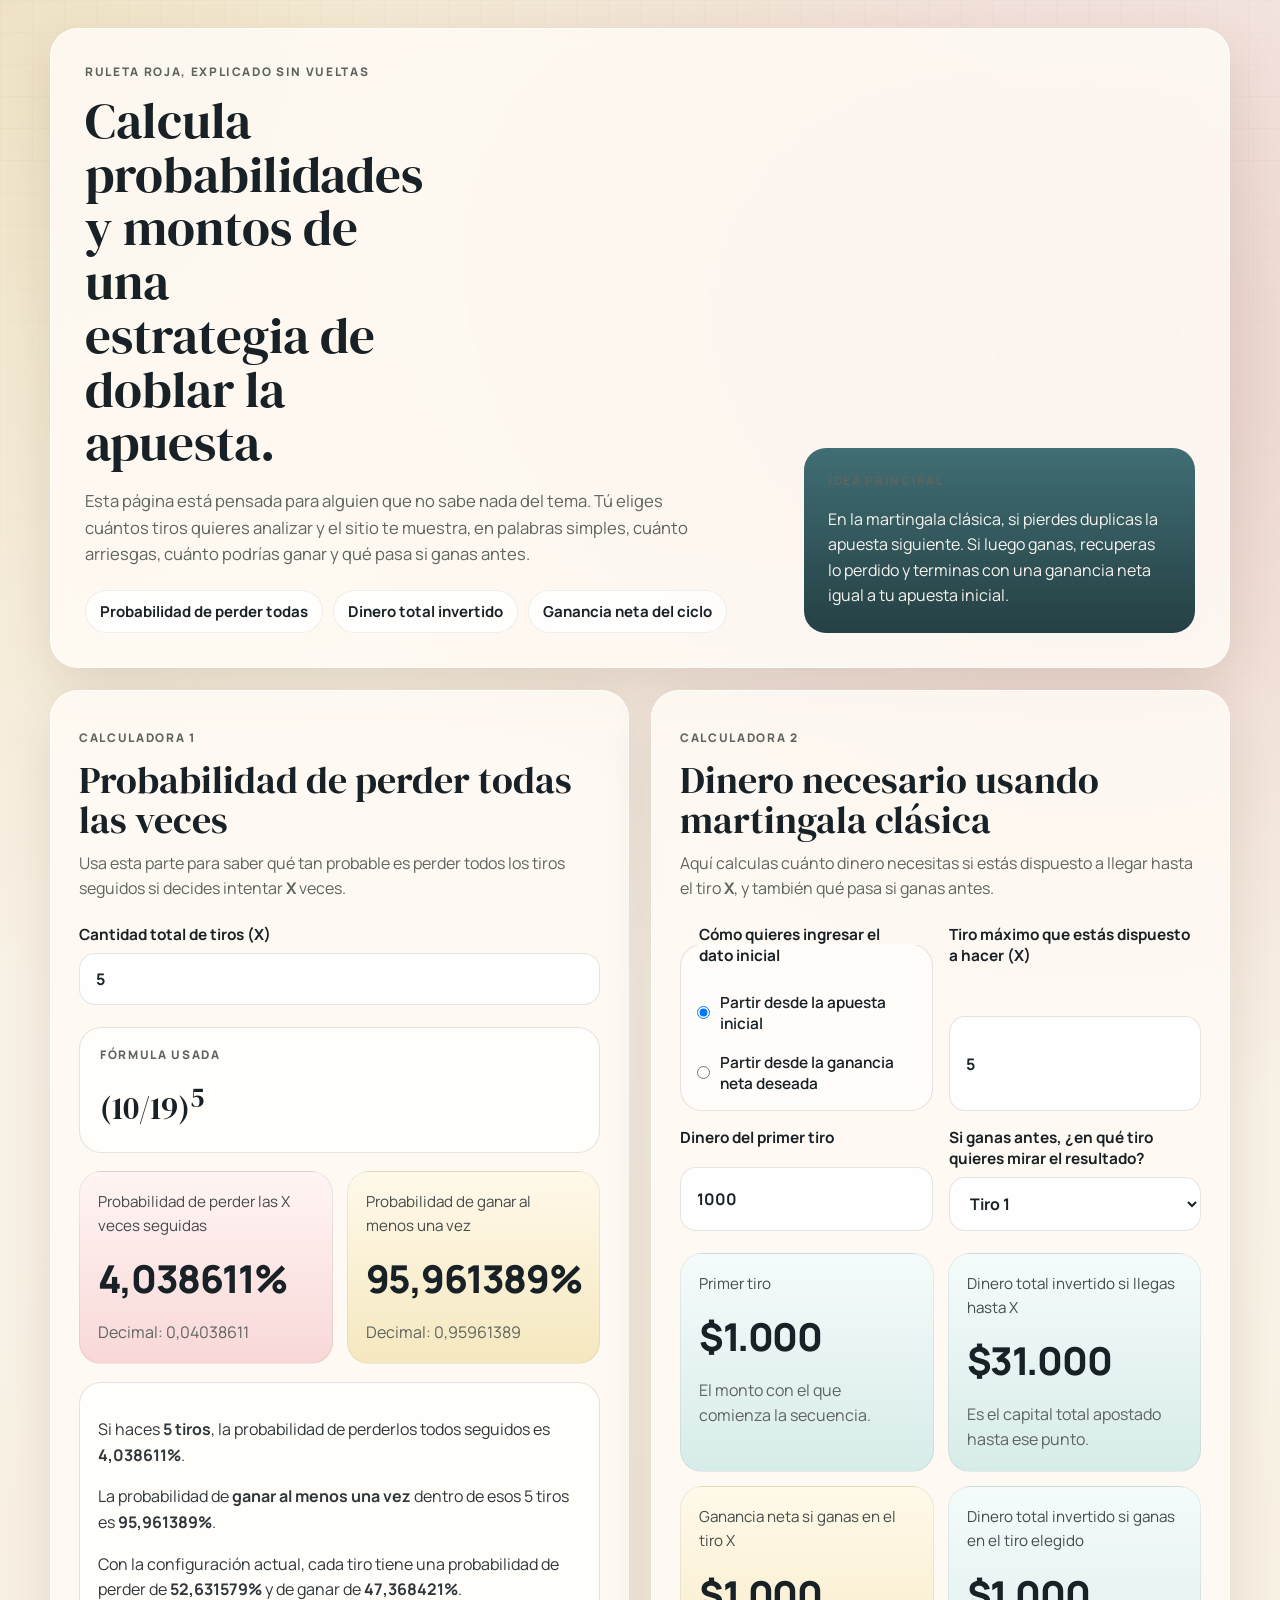
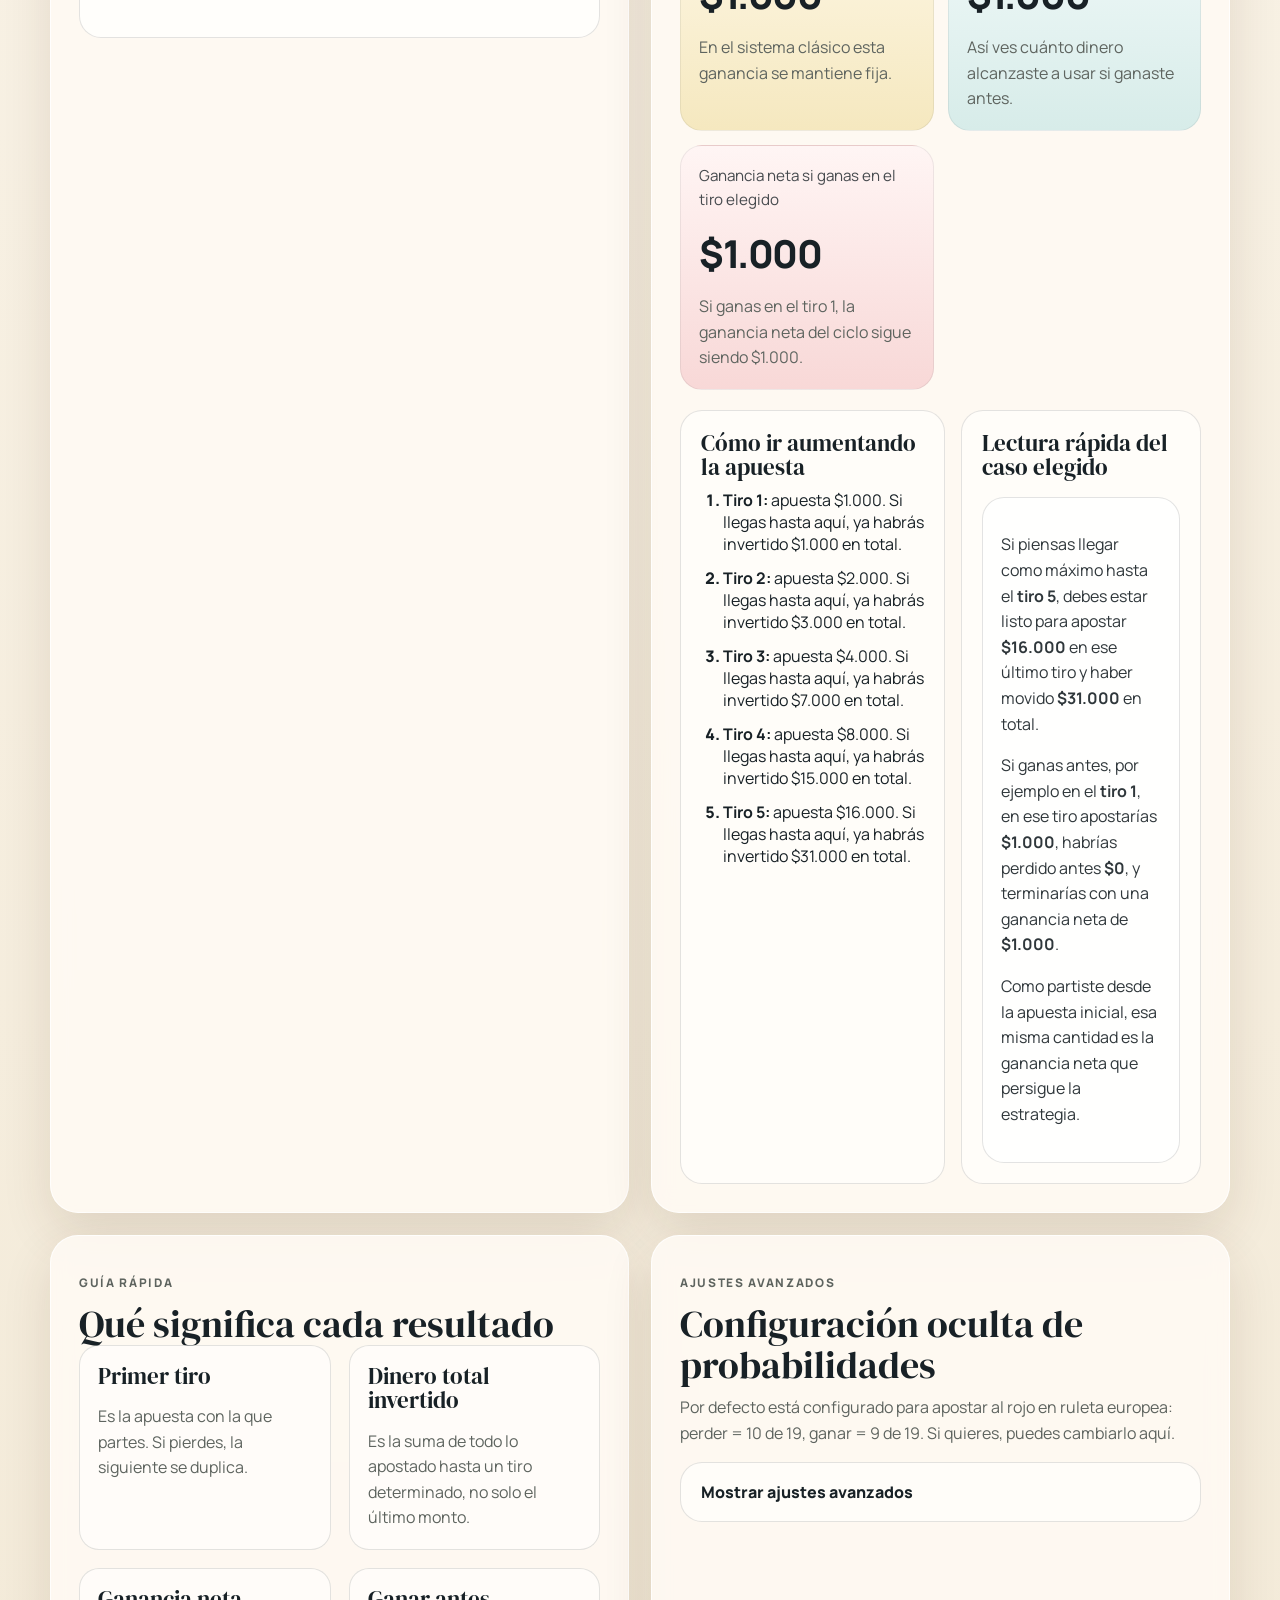
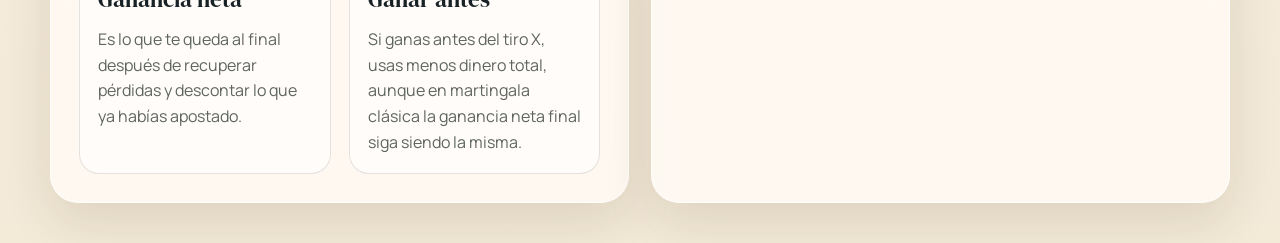
==== apuestas/index.html @ 51f2a79d "Add files via upload" ====
<!DOCTYPE html>
<html lang="es">
  <head>
    <meta charset="UTF-8" />
    <meta name="viewport" content="width=device-width, initial-scale=1.0" />
    <title>Calculadora de Ruleta y Martingala</title>
    <link rel="preconnect" href="https://fonts.googleapis.com" />
    <link rel="preconnect" href="https://fonts.gstatic.com" crossorigin />
    <link
      href="https://fonts.googleapis.com/css2?family=DM+Serif+Display:ital@0;1&family=Manrope:wght@400;500;600;700;800&display=swap"
      rel="stylesheet"
    />
    <link rel="stylesheet" href="styles.css" />
  </head>
  <body>
    <main class="page-shell">
      <section class="hero panel">
        <div class="hero-copy">
          <p class="eyebrow">Ruleta roja, explicado sin vueltas</p>
          <h1>Calcula probabilidades y montos de una estrategia de doblar la apuesta.</h1>
          <p class="lead">
            Esta página está pensada para alguien que no sabe nada del tema. Tú
            eliges cuántos tiros quieres analizar y el sitio te muestra, en palabras
            simples, cuánto arriesgas, cuánto podrías ganar y qué pasa si ganas antes.
          </p>
          <div class="hero-badges">
            <span>Probabilidad de perder todas</span>
            <span>Dinero total invertido</span>
            <span>Ganancia neta del ciclo</span>
          </div>
        </div>
        <aside class="hero-note">
          <p class="hero-note-title">Idea principal</p>
          <p>
            En la martingala clásica, si pierdes duplicas la apuesta siguiente. Si
            luego ganas, recuperas lo perdido y terminas con una ganancia neta igual
            a tu apuesta inicial.
          </p>
        </aside>
      </section>

      <section class="grid">
        <article class="panel calculator-card">
          <div class="section-head">
            <p class="section-kicker">Calculadora 1</p>
            <h2>Probabilidad de perder todas las veces</h2>
            <p>
              Usa esta parte para saber qué tan probable es perder todos los tiros
              seguidos si decides intentar <strong>X</strong> veces.
            </p>
          </div>

          <div class="form-grid">
            <label class="field">
              <span>Cantidad total de tiros (X)</span>
              <input id="shots-input" type="number" min="1" step="1" value="5" />
            </label>
          </div>

          <div class="formula-box">
            <p class="formula-label">Fórmula usada</p>
            <p id="probability-formula" class="formula-text">(10/19)<sup>X</sup></p>
          </div>

          <div class="results-grid">
            <section class="result-tile accent-red">
              <p class="result-label">Probabilidad de perder las X veces seguidas</p>
              <p id="lose-all-percent" class="result-value">0%</p>
              <p id="lose-all-decimal" class="result-note">0</p>
            </section>
            <section class="result-tile accent-gold">
              <p class="result-label">Probabilidad de ganar al menos una vez</p>
              <p id="win-once-percent" class="result-value">0%</p>
              <p id="win-once-decimal" class="result-note">0</p>
            </section>
          </div>

          <div id="probability-explainer" class="plain-explainer"></div>
        </article>

        <article class="panel calculator-card">
          <div class="section-head">
            <p class="section-kicker">Calculadora 2</p>
            <h2>Dinero necesario usando martingala clásica</h2>
            <p>
              Aquí calculas cuánto dinero necesitas si estás dispuesto a llegar hasta
              el tiro <strong>X</strong>, y también qué pasa si ganas antes.
            </p>
          </div>

          <div class="form-grid money-grid">
            <fieldset class="field fieldset">
              <legend>Cómo quieres ingresar el dato inicial</legend>
              <label class="inline-option">
                <input type="radio" name="entry-mode" value="stake" checked />
                <span>Partir desde la apuesta inicial</span>
              </label>
              <label class="inline-option">
                <input type="radio" name="entry-mode" value="target" />
                <span>Partir desde la ganancia neta deseada</span>
              </label>
            </fieldset>

            <label class="field">
              <span>Tiro máximo que estás dispuesto a hacer (X)</span>
              <input id="max-round-input" type="number" min="1" step="1" value="5" />
            </label>

            <label class="field">
              <span id="amount-label">Dinero del primer tiro</span>
              <input id="amount-input" type="number" min="0.01" step="0.01" value="1000" />
            </label>

            <label class="field">
              <span>Si ganas antes, ¿en qué tiro quieres mirar el resultado?</span>
              <select id="early-win-select"></select>
            </label>
          </div>

          <div class="results-grid money-results">
            <section class="result-tile accent-ink">
              <p class="result-label">Primer tiro</p>
              <p id="first-bet" class="result-value">$0</p>
              <p class="result-note">El monto con el que comienza la secuencia.</p>
            </section>
            <section class="result-tile accent-ink">
              <p class="result-label">Dinero total invertido si llegas hasta X</p>
              <p id="total-invested-max" class="result-value">$0</p>
              <p class="result-note">Es el capital total apostado hasta ese punto.</p>
            </section>
            <section class="result-tile accent-gold">
              <p class="result-label">Ganancia neta si ganas en el tiro X</p>
              <p id="net-gain-max" class="result-value">$0</p>
              <p class="result-note">En el sistema clásico esta ganancia se mantiene fija.</p>
            </section>
            <section class="result-tile accent-ink">
              <p class="result-label">Dinero total invertido si ganas en el tiro elegido</p>
              <p id="total-invested-early" class="result-value">$0</p>
              <p class="result-note">Así ves cuánto dinero alcanzaste a usar si ganaste antes.</p>
            </section>
            <section class="result-tile accent-red">
              <p class="result-label">Ganancia neta si ganas en el tiro elegido</p>
              <p id="net-gain-early" class="result-value">$0</p>
              <p id="early-win-caption" class="result-note">Consulta para un tiro anterior.</p>
            </section>
          </div>

          <div class="split-output">
            <section class="subpanel">
              <h3>Cómo ir aumentando la apuesta</h3>
              <ol id="bet-steps" class="steps-list"></ol>
            </section>
            <section class="subpanel">
              <h3>Lectura rápida del caso elegido</h3>
              <div id="money-summary" class="plain-explainer"></div>
              <div id="risk-warning" class="warning-box" hidden></div>
            </section>
          </div>
        </article>
      </section>

      <section class="grid lower-grid">
        <article class="panel help-card">
          <div class="section-head">
            <p class="section-kicker">Guía rápida</p>
            <h2>Qué significa cada resultado</h2>
          </div>
          <div class="glossary">
            <div>
              <h3>Primer tiro</h3>
              <p>Es la apuesta con la que partes. Si pierdes, la siguiente se duplica.</p>
            </div>
            <div>
              <h3>Dinero total invertido</h3>
              <p>Es la suma de todo lo apostado hasta un tiro determinado, no solo el último monto.</p>
            </div>
            <div>
              <h3>Ganancia neta</h3>
              <p>Es lo que te queda al final después de recuperar pérdidas y descontar lo que ya habías apostado.</p>
            </div>
            <div>
              <h3>Ganar antes</h3>
              <p>Si ganas antes del tiro X, usas menos dinero total, aunque en martingala clásica la ganancia neta final siga siendo la misma.</p>
            </div>
          </div>
        </article>

        <article class="panel help-card">
          <div class="section-head">
            <p class="section-kicker">Ajustes avanzados</p>
            <h2>Configuración oculta de probabilidades</h2>
            <p>
              Por defecto está configurado para apostar al rojo en ruleta europea:
              perder = 10 de 19, ganar = 9 de 19. Si quieres, puedes cambiarlo aquí.
            </p>
          </div>

          <details class="advanced-settings">
            <summary>Mostrar ajustes avanzados</summary>
            <div class="advanced-grid">
              <label class="field">
                <span>Resultados que hacen perder</span>
                <input id="lose-outcomes-input" type="number" min="0" step="1" value="10" />
              </label>
              <label class="field">
                <span>Total de resultados posibles</span>
                <input id="total-outcomes-input" type="number" min="1" step="1" value="19" />
              </label>
            </div>
            <p id="advanced-probability-copy" class="advanced-copy"></p>
          </details>
        </article>
      </section>
    </main>

    <script src="script.js"></script>
  </body>
</html>
---- apuestas/styles.css ----
:root {
  --bg: #f6efe2;
  --panel: rgba(255, 251, 245, 0.86);
  --panel-strong: #fffaf2;
  --text: #182126;
  --muted: #5e645f;
  --line: rgba(24, 33, 38, 0.12);
  --shadow: 0 20px 50px rgba(72, 44, 19, 0.12);
  --red: #9f2737;
  --red-soft: #f8d8d7;
  --gold: #b8860b;
  --gold-soft: #f5e8bf;
  --ink: #265b62;
  --ink-soft: #d7ece9;
}

* {
  box-sizing: border-box;
}

html {
  scroll-behavior: smooth;
}

body {
  margin: 0;
  min-height: 100vh;
  font-family: "Manrope", sans-serif;
  color: var(--text);
  background:
    radial-gradient(circle at top left, rgba(184, 134, 11, 0.18), transparent 28%),
    radial-gradient(circle at 85% 10%, rgba(159, 39, 55, 0.18), transparent 24%),
    linear-gradient(180deg, #fbf6ed 0%, #f3ead8 100%);
}

body::before {
  content: "";
  position: fixed;
  inset: 0;
  pointer-events: none;
  background-image:
    linear-gradient(rgba(24, 33, 38, 0.03) 1px, transparent 1px),
    linear-gradient(90deg, rgba(24, 33, 38, 0.03) 1px, transparent 1px);
  background-size: 32px 32px;
  mask-image: linear-gradient(180deg, rgba(0, 0, 0, 0.55), transparent 90%);
}

.page-shell {
  width: min(1180px, calc(100% - 32px));
  margin: 0 auto;
  padding: 28px 0 40px;
}

.panel {
  background: var(--panel);
  backdrop-filter: blur(10px);
  border: 1px solid rgba(255, 255, 255, 0.8);
  border-radius: 28px;
  box-shadow: var(--shadow);
}

.hero {
  display: grid;
  grid-template-columns: 1.6fr 0.9fr;
  gap: 24px;
  padding: 34px;
  margin-bottom: 22px;
}

.eyebrow,
.section-kicker,
.hero-note-title,
.formula-label {
  text-transform: uppercase;
  letter-spacing: 0.14em;
  font-size: 0.74rem;
  font-weight: 800;
  color: var(--muted);
  margin: 0 0 12px;
}

h1,
h2,
h3 {
  margin: 0;
  font-family: "DM Serif Display", serif;
  font-weight: 400;
  line-height: 1.05;
}

h1 {
  font-size: clamp(2.4rem, 4vw, 4.7rem);
  max-width: 12ch;
}

h2 {
  font-size: clamp(2rem, 3vw, 2.75rem);
}

h3 {
  font-size: 1.45rem;
  margin-bottom: 10px;
}

p {
  line-height: 1.6;
}

.lead {
  max-width: 62ch;
  font-size: 1.04rem;
  color: var(--muted);
  margin: 18px 0 0;
}

.hero-badges {
  display: flex;
  flex-wrap: wrap;
  gap: 10px;
  margin-top: 22px;
}

.hero-badges span {
  padding: 10px 14px;
  border-radius: 999px;
  background: rgba(255, 255, 255, 0.78);
  border: 1px solid rgba(24, 33, 38, 0.07);
  font-size: 0.94rem;
  font-weight: 700;
}

.hero-note {
  align-self: end;
  padding: 24px;
  border-radius: 22px;
  background:
    linear-gradient(180deg, rgba(38, 91, 98, 0.88), rgba(18, 48, 53, 0.92));
  color: #f7f4ef;
}

.hero-note p:last-child {
  margin-bottom: 0;
}

.grid {
  display: grid;
  grid-template-columns: repeat(2, minmax(0, 1fr));
  gap: 22px;
}

.calculator-card,
.help-card {
  padding: 28px;
}

.section-head p {
  color: var(--muted);
  margin-top: 10px;
}

.form-grid {
  display: grid;
  gap: 16px;
  margin: 22px 0;
}

.money-grid {
  grid-template-columns: repeat(2, minmax(0, 1fr));
}

.field {
  display: grid;
  gap: 8px;
  color: var(--text);
  font-weight: 700;
}

.field span,
legend {
  font-size: 0.96rem;
}

input,
select {
  width: 100%;
  border: 1px solid var(--line);
  border-radius: 16px;
  background: rgba(255, 255, 255, 0.88);
  padding: 14px 16px;
  font: inherit;
  color: var(--text);
  transition: border-color 0.2s ease, transform 0.2s ease, box-shadow 0.2s ease;
}

input:focus,
select:focus,
summary:focus {
  outline: none;
  border-color: rgba(38, 91, 98, 0.7);
  box-shadow: 0 0 0 4px rgba(38, 91, 98, 0.12);
}

input:hover,
select:hover {
  transform: translateY(-1px);
}

.fieldset {
  border: 1px solid var(--line);
  border-radius: 22px;
  padding: 16px;
  margin: 0;
  background: rgba(255, 255, 255, 0.5);
}

.inline-option {
  display: flex;
  align-items: center;
  gap: 10px;
  margin-top: 10px;
  font-weight: 600;
}

.inline-option input {
  width: auto;
  margin: 0;
}

.formula-box,
.subpanel,
.advanced-settings,
.warning-box {
  border: 1px solid var(--line);
  border-radius: 22px;
  background: rgba(255, 255, 255, 0.54);
}

.formula-box {
  padding: 18px 20px;
}

.formula-text {
  margin: 0;
  font-family: "DM Serif Display", serif;
  font-size: 2rem;
}

.results-grid {
  display: grid;
  grid-template-columns: repeat(2, minmax(0, 1fr));
  gap: 14px;
  margin-top: 18px;
}

.result-tile {
  padding: 18px;
  border-radius: 22px;
  min-height: 150px;
  border: 1px solid rgba(24, 33, 38, 0.07);
}

.accent-red {
  background: linear-gradient(180deg, #fff5f4, var(--red-soft));
}

.accent-gold {
  background: linear-gradient(180deg, #fff9ea, var(--gold-soft));
}

.accent-ink {
  background: linear-gradient(180deg, #f5fbfb, var(--ink-soft));
}

.result-label {
  margin: 0 0 10px;
  font-size: 0.95rem;
  color: rgba(24, 33, 38, 0.8);
}

.result-value {
  margin: 0;
  font-size: clamp(1.75rem, 3vw, 2.6rem);
  font-weight: 800;
  letter-spacing: -0.03em;
}

.result-note {
  margin: 10px 0 0;
  color: var(--muted);
}

.plain-explainer {
  margin-top: 18px;
  padding: 18px;
  border-radius: 22px;
  background: rgba(255, 255, 255, 0.64);
  border: 1px solid var(--line);
  color: rgba(24, 33, 38, 0.9);
}

.split-output {
  display: grid;
  grid-template-columns: 1.05fr 0.95fr;
  gap: 16px;
  margin-top: 20px;
}

.subpanel {
  padding: 20px;
}

.steps-list {
  margin: 0;
  padding-left: 22px;
  display: grid;
  gap: 12px;
}

.steps-list li::marker {
  font-weight: 800;
}

.warning-box {
  margin-top: 16px;
  padding: 16px 18px;
  background: linear-gradient(180deg, #fff8df, #f7e0a6);
  color: #5d4300;
  font-weight: 700;
}

.glossary {
  display: grid;
  grid-template-columns: repeat(2, minmax(0, 1fr));
  gap: 18px;
}

.glossary div {
  padding: 18px;
  border-radius: 20px;
  background: rgba(255, 255, 255, 0.56);
  border: 1px solid var(--line);
}

.glossary p {
  margin-bottom: 0;
  color: var(--muted);
}

.advanced-settings {
  padding: 0;
  overflow: hidden;
}

summary {
  cursor: pointer;
  list-style: none;
  padding: 18px 20px;
  font-weight: 800;
}

summary::-webkit-details-marker {
  display: none;
}

.advanced-grid {
  display: grid;
  grid-template-columns: repeat(2, minmax(0, 1fr));
  gap: 16px;
  padding: 0 20px 16px;
}

.advanced-copy {
  margin: 0;
  padding: 0 20px 20px;
  color: var(--muted);
}

.lower-grid {
  margin-top: 22px;
}

.panel,
.result-tile,
.subpanel,
.glossary div {
  animation: rise 0.6s ease both;
}

@keyframes rise {
  from {
    opacity: 0;
    transform: translateY(16px);
  }
  to {
    opacity: 1;
    transform: translateY(0);
  }
}

@media (max-width: 940px) {
  .hero,
  .grid,
  .split-output,
  .money-grid,
  .advanced-grid,
  .glossary {
    grid-template-columns: 1fr;
  }

  .page-shell {
    width: min(100% - 20px, 1180px);
    padding-top: 18px;
  }

  .hero,
  .calculator-card,
  .help-card {
    padding: 22px;
  }
}

@media (max-width: 640px) {
  .results-grid {
    grid-template-columns: 1fr;
  }

  h1 {
    max-width: 11ch;
  }

  .hero-badges {
    gap: 8px;
  }

  .hero-badges span {
    width: 100%;
  }
}
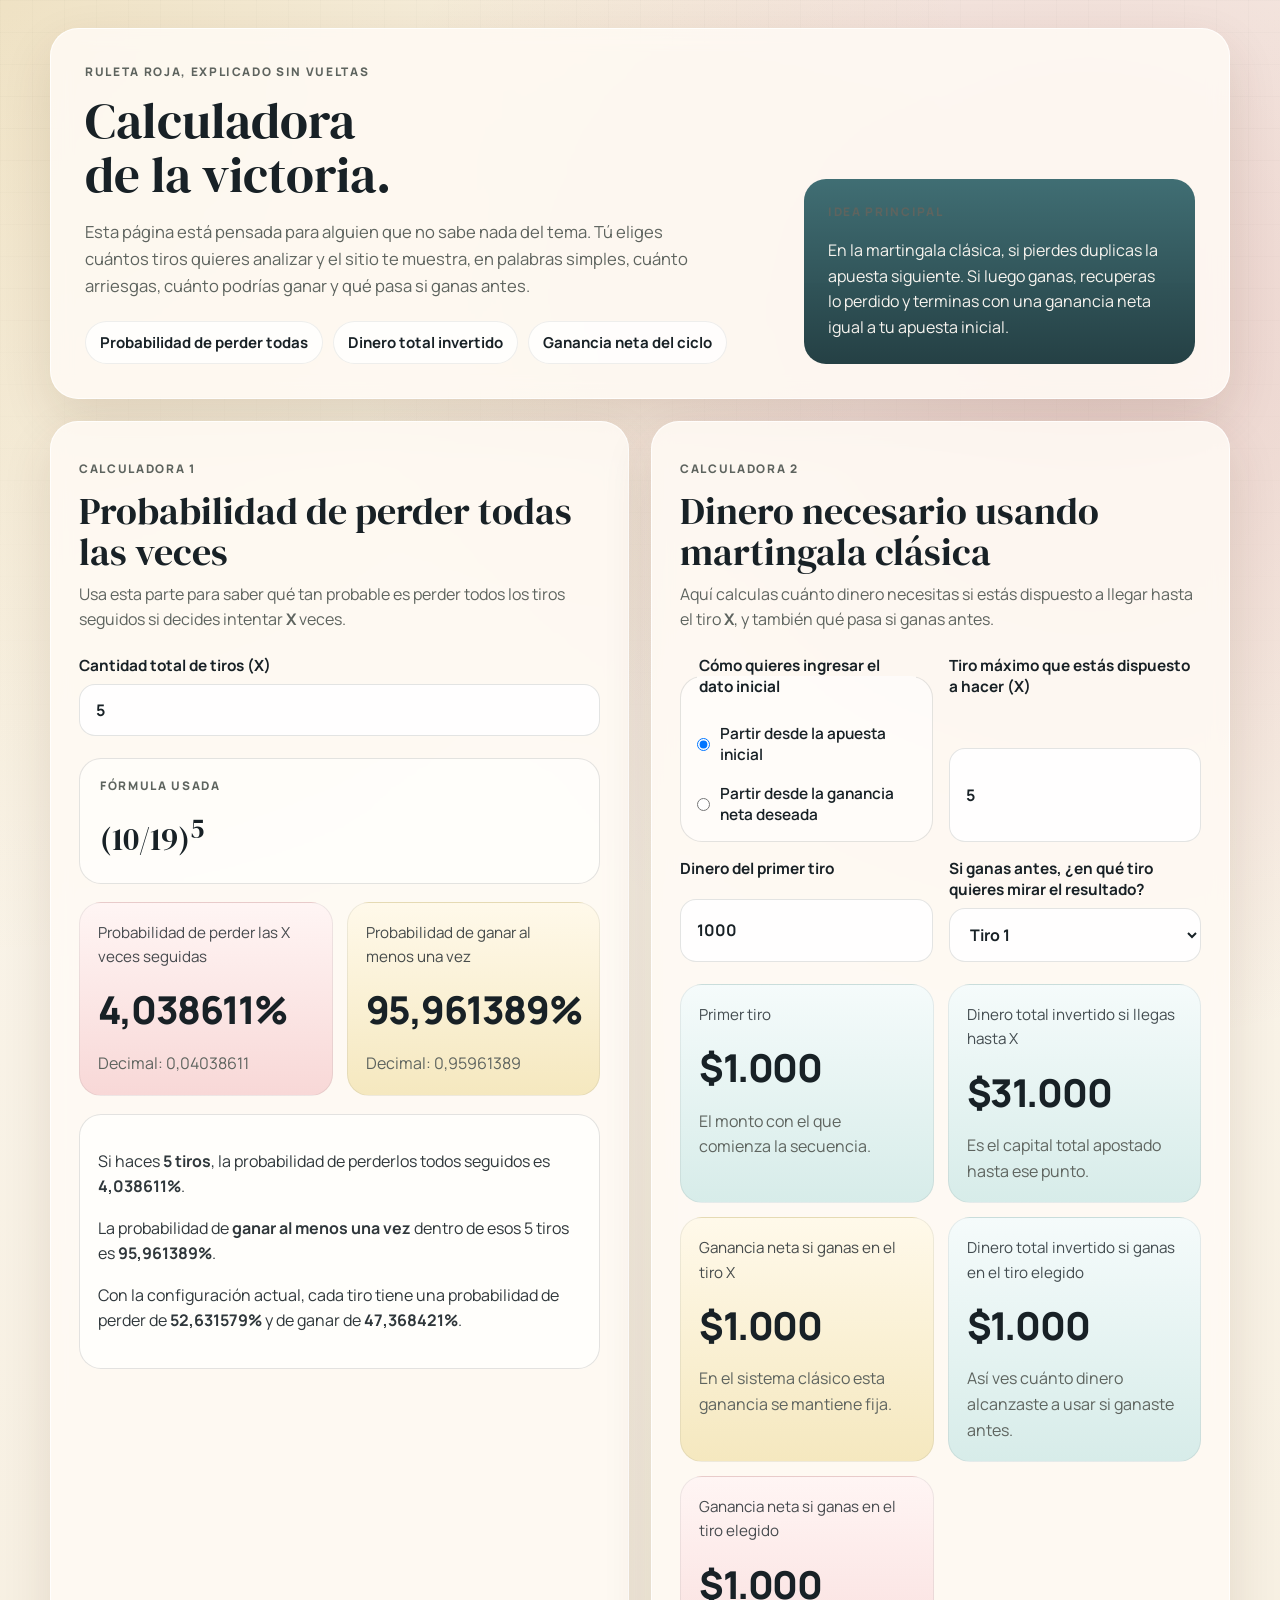
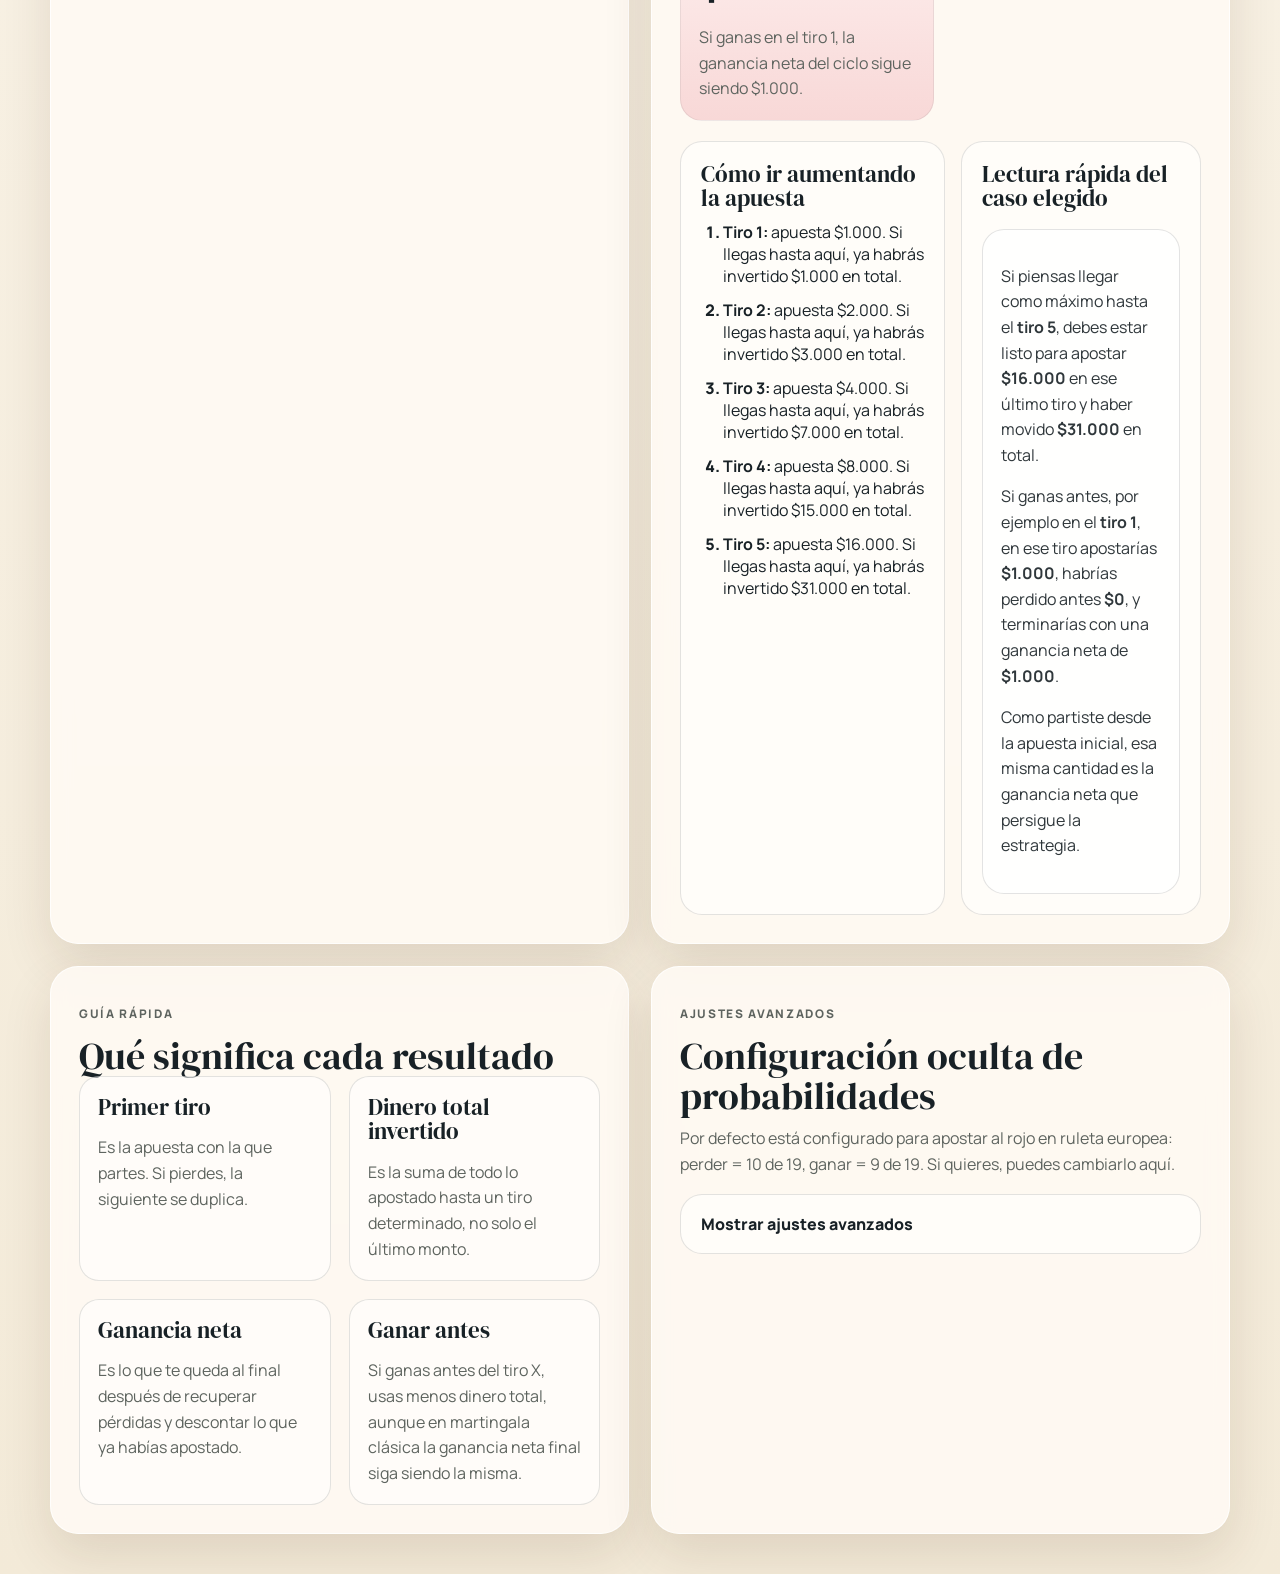
==== commit c841f0ba: "Update index.html" ====
--- a/apuestas/index.html
+++ b/apuestas/index.html
@@ -17,7 +17,7 @@
       <section class="hero panel">
         <div class="hero-copy">
           <p class="eyebrow">Ruleta roja, explicado sin vueltas</p>
-          <h1>Calcula probabilidades y montos de una estrategia de doblar la apuesta.</h1>
+          <h1>Calculadora de la victoria.</h1>
           <p class="lead">
             Esta página está pensada para alguien que no sabe nada del tema. Tú
             eliges cuántos tiros quieres analizar y el sitio te muestra, en palabras
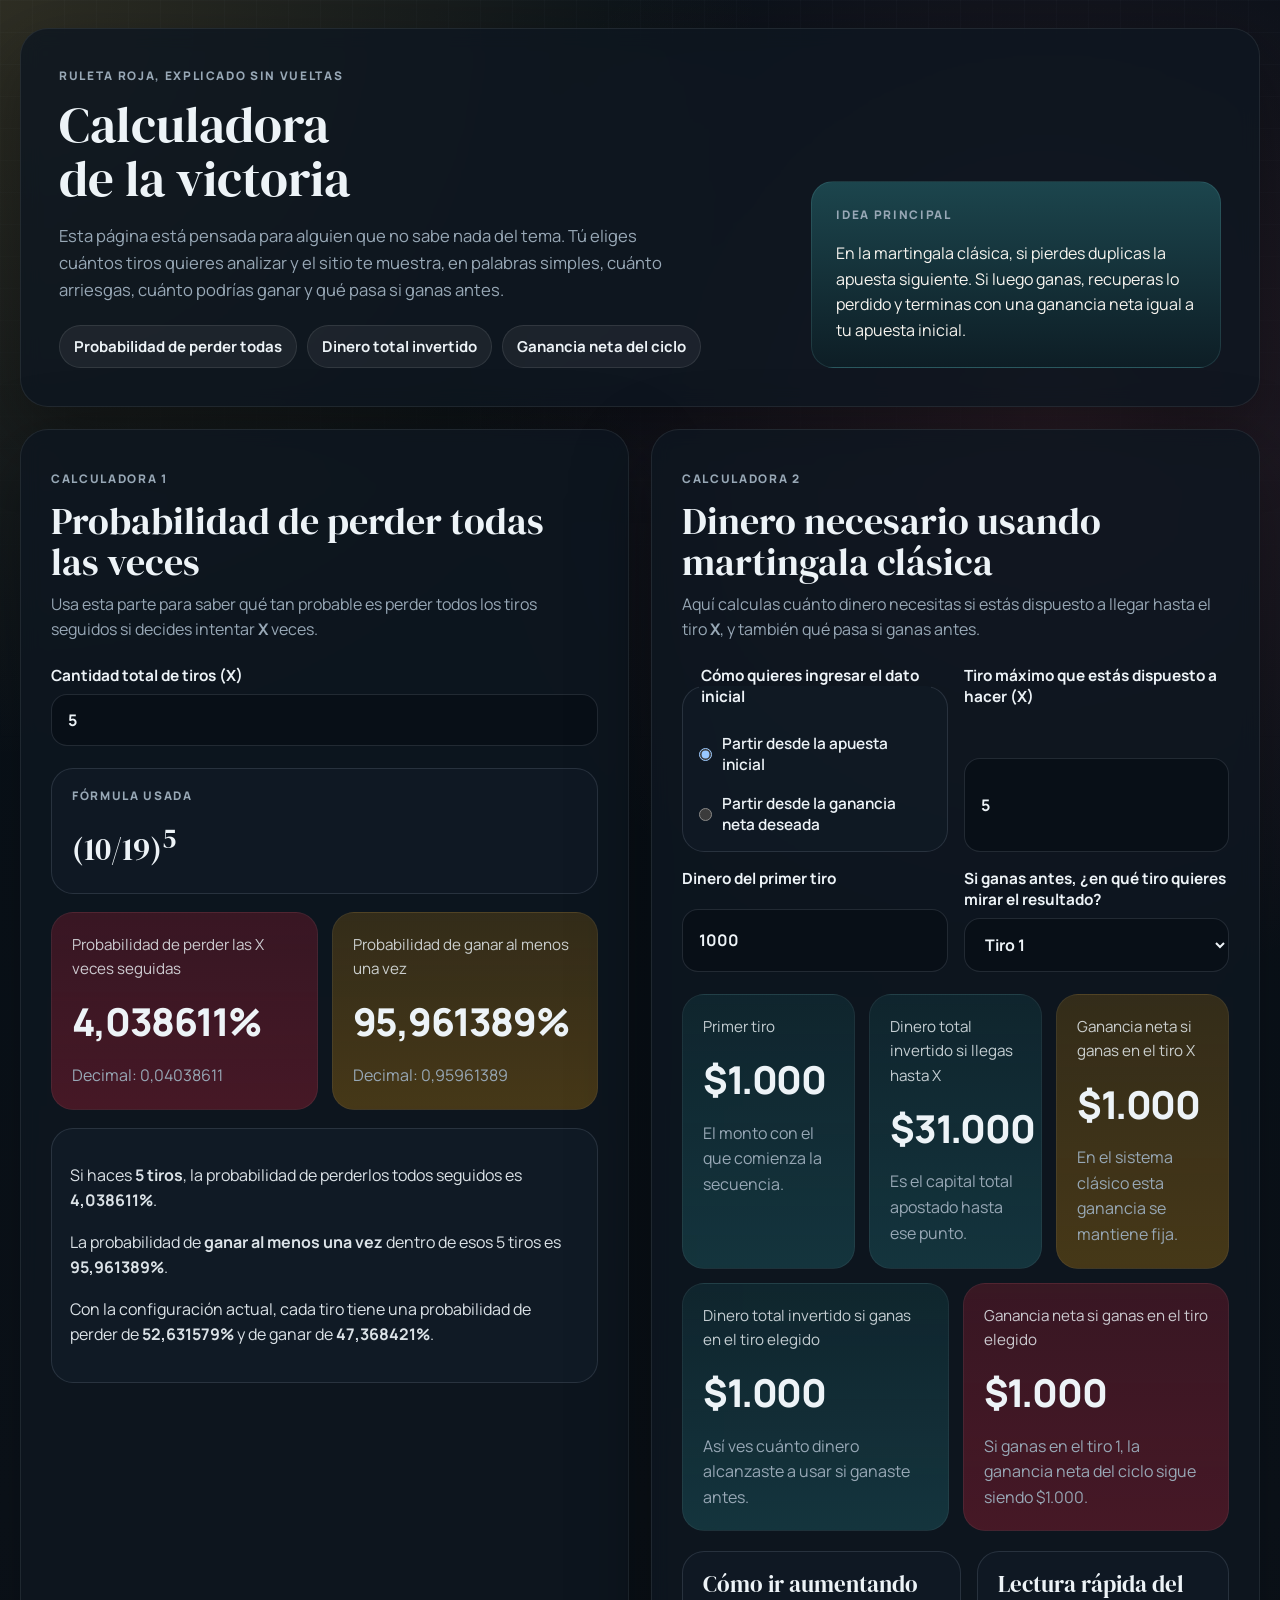
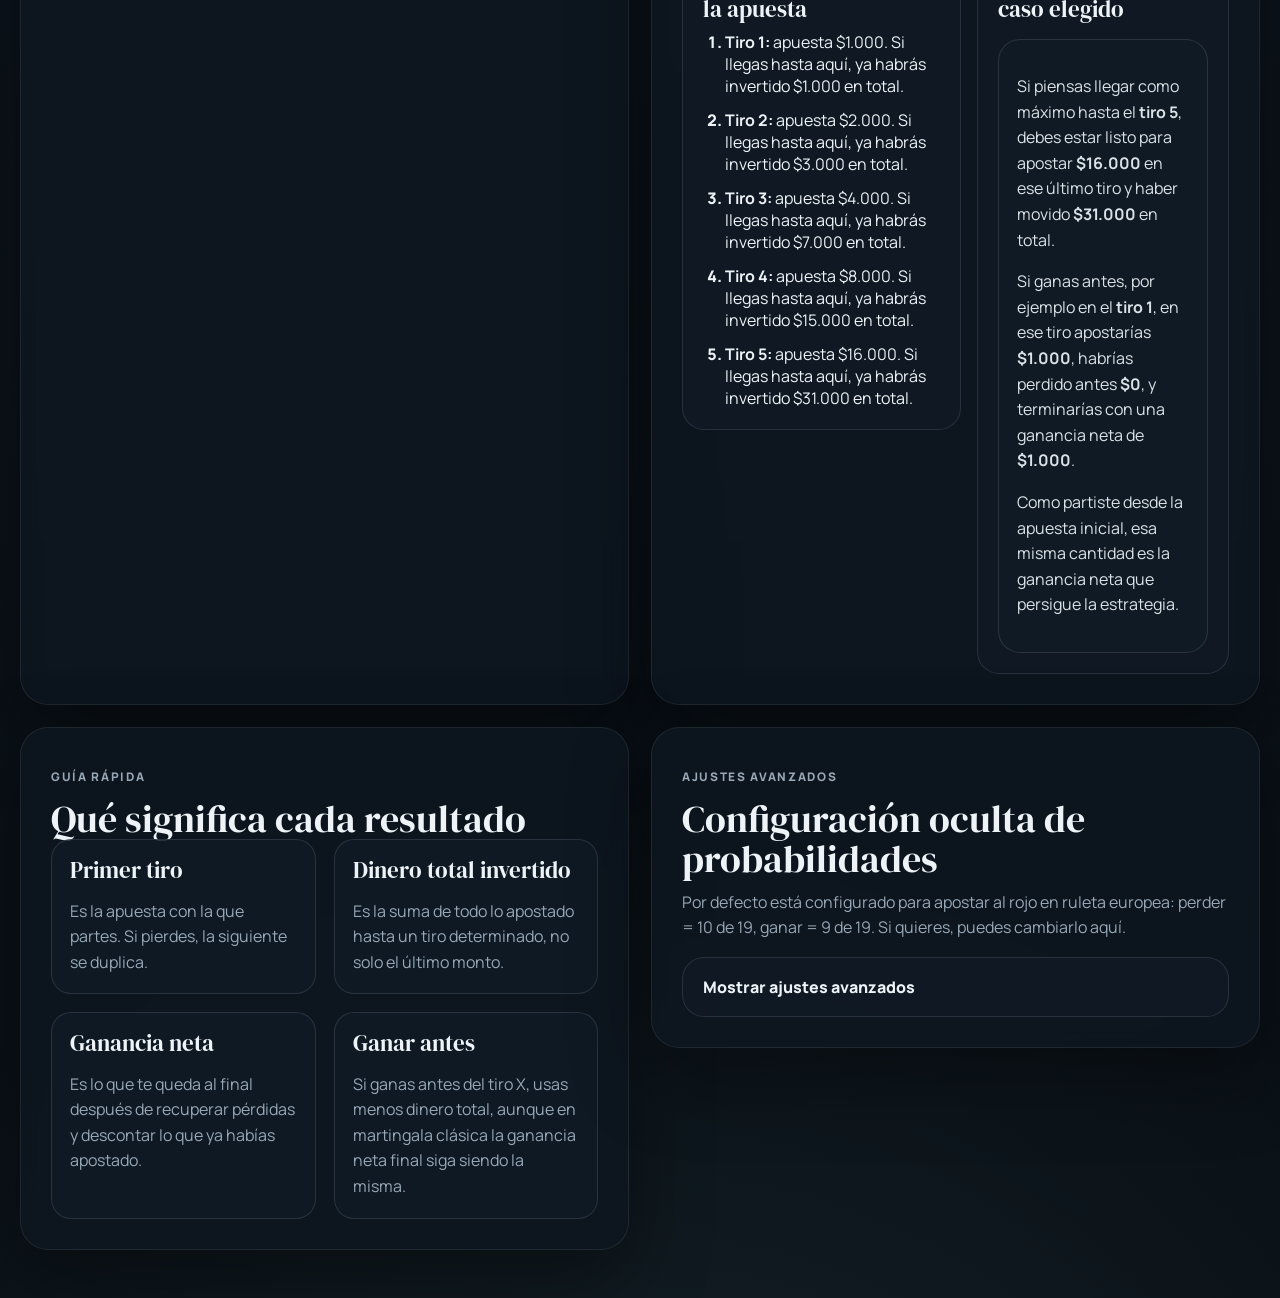
==== commit d622c5f1: "Add files via upload" ====
--- a/apuestas/index.html
+++ b/apuestas/index.html
@@ -17,7 +17,7 @@
       <section class="hero panel">
         <div class="hero-copy">
           <p class="eyebrow">Ruleta roja, explicado sin vueltas</p>
-          <h1>Calculadora de la victoria.</h1>
+          <h1>Calculadora de la victoria</h1>
           <p class="lead">
             Esta página está pensada para alguien que no sabe nada del tema. Tú
             eliges cuántos tiros quieres analizar y el sitio te muestra, en palabras
--- a/apuestas/styles.css
+++ b/apuestas/styles.css
@@ -1,17 +1,20 @@
 :root {
-  --bg: #f6efe2;
-  --panel: rgba(255, 251, 245, 0.86);
-  --panel-strong: #fffaf2;
-  --text: #182126;
-  --muted: #5e645f;
-  --line: rgba(24, 33, 38, 0.12);
-  --shadow: 0 20px 50px rgba(72, 44, 19, 0.12);
-  --red: #9f2737;
-  --red-soft: #f8d8d7;
-  --gold: #b8860b;
-  --gold-soft: #f5e8bf;
-  --ink: #265b62;
-  --ink-soft: #d7ece9;
+  color-scheme: dark;
+  --bg: #0a1016;
+  --panel: rgba(14, 23, 32, 0.82);
+  --panel-strong: #111a24;
+  --text: #edf3f7;
+  --muted: #98a8b6;
+  --line: rgba(188, 206, 223, 0.14);
+  --shadow: 0 28px 80px rgba(0, 0, 0, 0.38);
+  --red: #de5f74;
+  --red-soft: rgba(110, 27, 43, 0.6);
+  --gold: #e2b757;
+  --gold-soft: rgba(117, 84, 19, 0.56);
+  --ink: #7ecad3;
+  --ink-soft: rgba(27, 74, 82, 0.6);
+  --input-bg: rgba(9, 16, 23, 0.92);
+  --soft-panel: rgba(18, 28, 39, 0.74);
 }
 
 * {
@@ -27,10 +30,12 @@
   min-height: 100vh;
   font-family: "Manrope", sans-serif;
   color: var(--text);
+  background-color: var(--bg);
   background:
-    radial-gradient(circle at top left, rgba(184, 134, 11, 0.18), transparent 28%),
-    radial-gradient(circle at 85% 10%, rgba(159, 39, 55, 0.18), transparent 24%),
-    linear-gradient(180deg, #fbf6ed 0%, #f3ead8 100%);
+    radial-gradient(circle at top left, rgba(226, 183, 87, 0.18), transparent 24%),
+    radial-gradient(circle at 82% 14%, rgba(222, 95, 116, 0.16), transparent 22%),
+    radial-gradient(circle at 50% 120%, rgba(126, 202, 211, 0.13), transparent 30%),
+    linear-gradient(180deg, #071018 0%, #0c131b 52%, #090f15 100%);
 }
 
 body::before {
@@ -39,22 +44,22 @@
   inset: 0;
   pointer-events: none;
   background-image:
-    linear-gradient(rgba(24, 33, 38, 0.03) 1px, transparent 1px),
-    linear-gradient(90deg, rgba(24, 33, 38, 0.03) 1px, transparent 1px);
+    linear-gradient(rgba(198, 215, 230, 0.04) 1px, transparent 1px),
+    linear-gradient(90deg, rgba(198, 215, 230, 0.04) 1px, transparent 1px);
   background-size: 32px 32px;
   mask-image: linear-gradient(180deg, rgba(0, 0, 0, 0.55), transparent 90%);
 }
 
 .page-shell {
-  width: min(1180px, calc(100% - 32px));
+  width: min(1320px, calc(100% - 40px));
   margin: 0 auto;
-  padding: 28px 0 40px;
+  padding: 28px 0 48px;
 }
 
 .panel {
   background: var(--panel);
   backdrop-filter: blur(10px);
-  border: 1px solid rgba(255, 255, 255, 0.8);
+  border: 1px solid rgba(255, 255, 255, 0.08);
   border-radius: 28px;
   box-shadow: var(--shadow);
 }
@@ -63,8 +68,9 @@
   display: grid;
   grid-template-columns: 1.6fr 0.9fr;
   gap: 24px;
-  padding: 34px;
+  padding: 38px;
   margin-bottom: 22px;
+  min-height: 340px;
 }
 
 .eyebrow,
@@ -123,8 +129,8 @@
 .hero-badges span {
   padding: 10px 14px;
   border-radius: 999px;
-  background: rgba(255, 255, 255, 0.78);
-  border: 1px solid rgba(24, 33, 38, 0.07);
+  background: rgba(255, 255, 255, 0.06);
+  border: 1px solid rgba(255, 255, 255, 0.09);
   font-size: 0.94rem;
   font-weight: 700;
 }
@@ -134,8 +140,9 @@
   padding: 24px;
   border-radius: 22px;
   background:
-    linear-gradient(180deg, rgba(38, 91, 98, 0.88), rgba(18, 48, 53, 0.92));
+    linear-gradient(180deg, rgba(29, 72, 79, 0.96), rgba(14, 31, 38, 0.96));
   color: #f7f4ef;
+  border: 1px solid rgba(126, 202, 211, 0.14);
 }
 
 .hero-note p:last-child {
@@ -146,11 +153,12 @@
   display: grid;
   grid-template-columns: repeat(2, minmax(0, 1fr));
   gap: 22px;
+  align-items: start;
 }
 
 .calculator-card,
 .help-card {
-  padding: 28px;
+  padding: 30px;
 }
 
 .section-head p {
@@ -185,7 +193,7 @@
   width: 100%;
   border: 1px solid var(--line);
   border-radius: 16px;
-  background: rgba(255, 255, 255, 0.88);
+  background: var(--input-bg);
   padding: 14px 16px;
   font: inherit;
   color: var(--text);
@@ -210,7 +218,7 @@
   border-radius: 22px;
   padding: 16px;
   margin: 0;
-  background: rgba(255, 255, 255, 0.5);
+  background: var(--soft-panel);
 }
 
 .inline-option {
@@ -232,7 +240,7 @@
 .warning-box {
   border: 1px solid var(--line);
   border-radius: 22px;
-  background: rgba(255, 255, 255, 0.54);
+  background: var(--soft-panel);
 }
 
 .formula-box {
@@ -252,29 +260,43 @@
   margin-top: 18px;
 }
 
+.money-results {
+  grid-template-columns: repeat(6, minmax(0, 1fr));
+}
+
+.money-results .result-tile {
+  grid-column: span 2;
+  min-height: 168px;
+}
+
+.money-results .result-tile:nth-child(4),
+.money-results .result-tile:nth-child(5) {
+  grid-column: span 3;
+}
+
 .result-tile {
-  padding: 18px;
+  padding: 20px;
   border-radius: 22px;
   min-height: 150px;
-  border: 1px solid rgba(24, 33, 38, 0.07);
+  border: 1px solid rgba(255, 255, 255, 0.06);
 }
 
 .accent-red {
-  background: linear-gradient(180deg, #fff5f4, var(--red-soft));
+  background: linear-gradient(180deg, rgba(112, 27, 43, 0.44), var(--red-soft));
 }
 
 .accent-gold {
-  background: linear-gradient(180deg, #fff9ea, var(--gold-soft));
+  background: linear-gradient(180deg, rgba(105, 79, 21, 0.42), var(--gold-soft));
 }
 
 .accent-ink {
-  background: linear-gradient(180deg, #f5fbfb, var(--ink-soft));
+  background: linear-gradient(180deg, rgba(19, 61, 68, 0.42), var(--ink-soft));
 }
 
 .result-label {
   margin: 0 0 10px;
   font-size: 0.95rem;
-  color: rgba(24, 33, 38, 0.8);
+  color: rgba(237, 243, 247, 0.82);
 }
 
 .result-value {
@@ -293,9 +315,9 @@
   margin-top: 18px;
   padding: 18px;
   border-radius: 22px;
-  background: rgba(255, 255, 255, 0.64);
+  background: rgba(18, 28, 39, 0.88);
   border: 1px solid var(--line);
-  color: rgba(24, 33, 38, 0.9);
+  color: rgba(237, 243, 247, 0.92);
 }
 
 .split-output {
@@ -303,6 +325,7 @@
   grid-template-columns: 1.05fr 0.95fr;
   gap: 16px;
   margin-top: 20px;
+  align-items: start;
 }
 
 .subpanel {
@@ -323,8 +346,8 @@
 .warning-box {
   margin-top: 16px;
   padding: 16px 18px;
-  background: linear-gradient(180deg, #fff8df, #f7e0a6);
-  color: #5d4300;
+  background: linear-gradient(180deg, rgba(117, 84, 19, 0.7), rgba(85, 62, 17, 0.78));
+  color: #ffe9ab;
   font-weight: 700;
 }
 
@@ -337,7 +360,7 @@
 .glossary div {
   padding: 18px;
   border-radius: 20px;
-  background: rgba(255, 255, 255, 0.56);
+  background: rgba(17, 27, 38, 0.86);
   border: 1px solid var(--line);
 }
 
@@ -358,6 +381,10 @@
   font-weight: 800;
 }
 
+summary:hover {
+  background: rgba(255, 255, 255, 0.04);
+}
+
 summary::-webkit-details-marker {
   display: none;
 }
@@ -377,6 +404,10 @@
 
 .lower-grid {
   margin-top: 22px;
+}
+
+.calculator-card {
+  min-height: 100%;
 }
 
 .panel,
@@ -394,6 +425,18 @@
   to {
     opacity: 1;
     transform: translateY(0);
+  }
+}
+
+@media (max-width: 1180px) {
+  .money-results {
+    grid-template-columns: repeat(2, minmax(0, 1fr));
+  }
+
+  .money-results .result-tile,
+  .money-results .result-tile:nth-child(4),
+  .money-results .result-tile:nth-child(5) {
+    grid-column: auto;
   }
 }
 
@@ -408,7 +451,7 @@
   }
 
   .page-shell {
-    width: min(100% - 20px, 1180px);
+    width: min(100% - 20px, 1320px);
     padding-top: 18px;
   }
 
@@ -417,6 +460,10 @@
   .help-card {
     padding: 22px;
   }
+
+  .hero {
+    min-height: auto;
+  }
 }
 
 @media (max-width: 640px) {
@@ -424,6 +471,16 @@
     grid-template-columns: 1fr;
   }
 
+  .money-results {
+    grid-template-columns: 1fr;
+  }
+
+  .money-results .result-tile,
+  .money-results .result-tile:nth-child(4),
+  .money-results .result-tile:nth-child(5) {
+    grid-column: auto;
+  }
+
   h1 {
     max-width: 11ch;
   }
